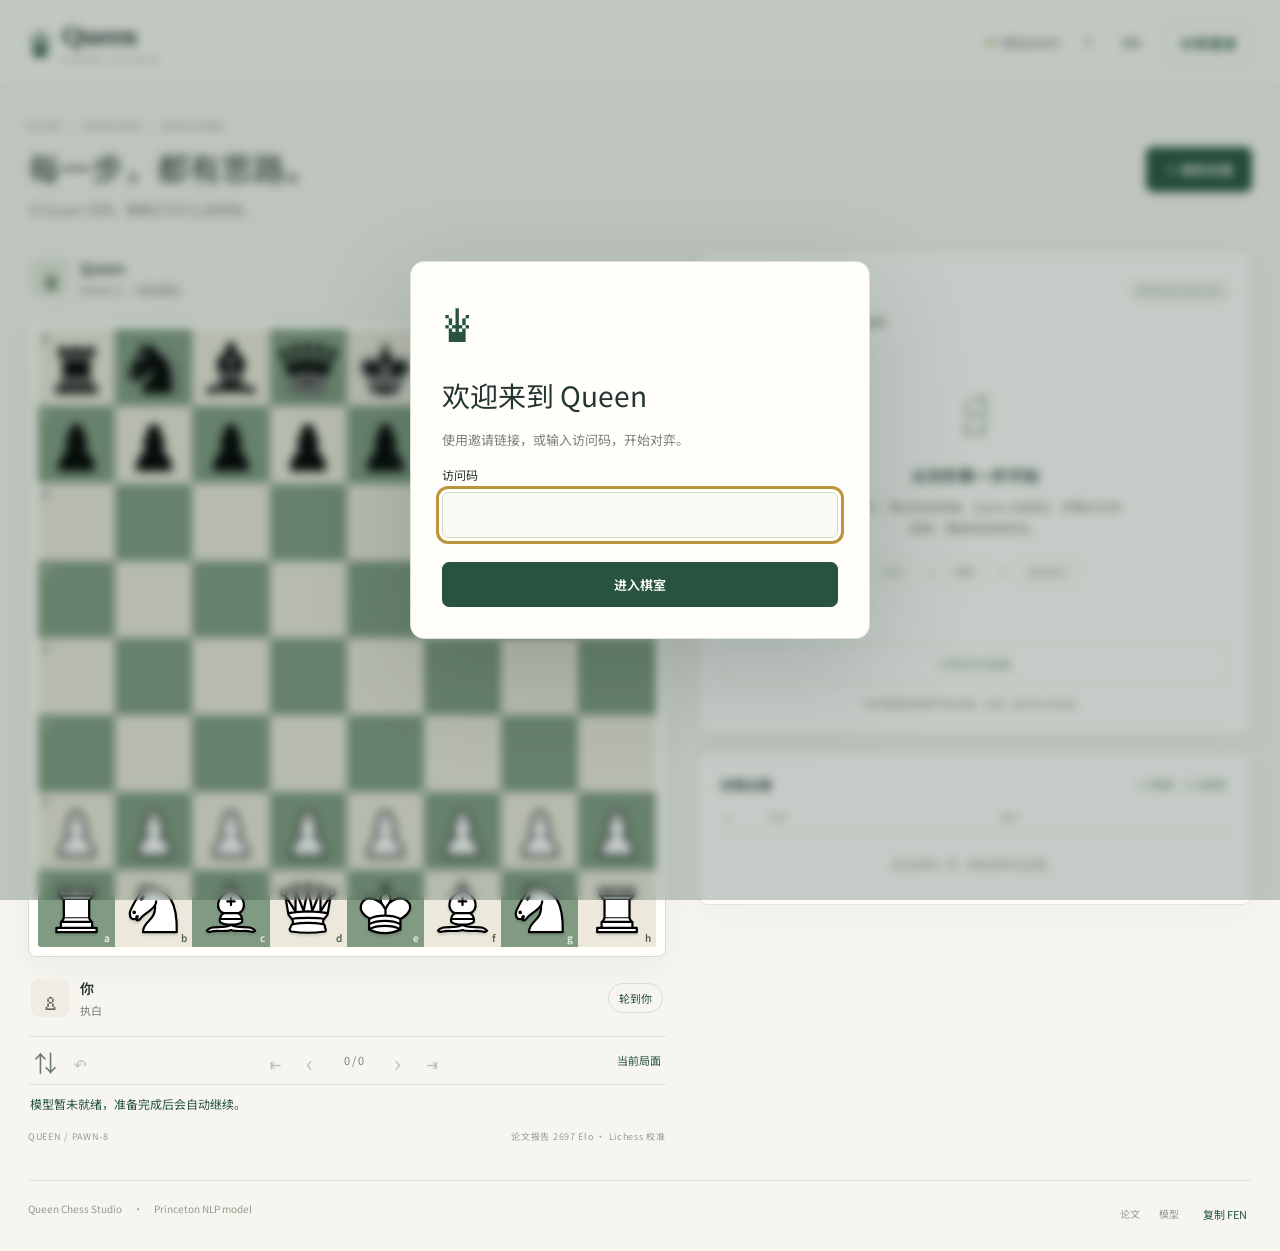
==== index.html @ 782dabdc "Publish Queen chess interface for GitHub Pages" ====
<!doctype html>
<html lang="zh-CN">
<head><meta http-equiv="Content-Security-Policy" content="default-src 'self'; script-src 'self'; style-src 'self'; img-src 'self' data:; connect-src 'self' https://*.trycloudflare.com https://raw.githubusercontent.com; base-uri 'self'; form-action 'self'; object-src 'none'"><meta name="referrer" content="no-referrer"><meta charset="utf-8"><meta name="viewport" content="width=device-width,initial-scale=1"><meta name="theme-color" content="#f6f5f0"><title>Queen · Chess Studio</title><meta name="description" content="Play Queen, explore its moves, and read its original chess explanations."><link rel="icon" href="./static/pieces/bQ.svg"><link rel="stylesheet" href="./static/style.css"><script src="./static/config.js" defer></script><script src="./static/transport.js" defer></script><script src="./static/app.js" defer></script></head>
<body>
<header class="topbar"><a class="brand" href="./" aria-label="Queen Chess Studio"><span class="brandmark">♛</span><span>Queen<span class="brand-sub">CHESS STUDIO</span></span></a><div class="top-actions"><span class="model-status" id="model-status"><i></i><span>连接中 Connecting</span></span><button class="quiet" id="help-button" aria-label="How to play">?</button><button class="quiet" id="language">EN</button><button class="share-button" id="share" data-i18n="share">分享邀请</button></div></header>
<main>
<div class="page-title"><div><div class="eyebrow">PLAY · EXPLAIN · EXPLORE</div><h1 data-i18n="title">每一步，都有思路。</h1><p data-i18n="subtitle">与 Queen 对弈，看看它为什么这样走。</p></div><button class="primary" id="new-game" data-i18n="newGame">＋ 新的对局</button></div>
<div class="studio">
<section class="board-column" aria-label="Chess game">
<div class="player-strip"><div class="avatar queen-avatar">♛</div><div><strong id="top-name">Queen</strong><span id="top-description">PAWN-8 · Original model</span></div><span class="side-tag" id="top-color">BLACK</span></div>
<div class="board-wrap"><div class="chessboard" id="board" role="grid" aria-label="Chessboard"></div></div>
<div class="player-strip bottom-player"><div class="avatar human-avatar">♙</div><div><strong id="bottom-name">You</strong><span id="bottom-description">White pieces</span></div><span class="turn-badge" id="turn-label">Your turn</span></div>
<div class="board-toolbar"><div><button id="flip" class="icon-button" data-i18n-title="flip" title="翻转棋盘">⇅</button><button id="undo" class="icon-button" data-i18n-title="undo" title="悔棋">↶</button></div><div class="replay-controls"><button id="first" class="icon-button" title="First position">⇤</button><button id="previous" class="icon-button" title="Previous move">‹</button><span id="position-label">0 / 0</span><button id="next" class="icon-button" title="Next move">›</button><button id="last" class="icon-button" title="Latest position">⇥</button></div><button id="live" class="text-button" data-i18n="live">当前局面</button></div>
<div class="board-message" id="board-message" aria-live="polite"></div>
<div class="board-footer"><span>QUEEN / PAWN-8</span><span data-i18n="modelCaption">论文报告 2697 Elo · Lichess 校准</span></div>
</section>
<aside class="insight-column">
<section class="analysis-panel">
<div class="panel-title"><span class="small-crown">♛</span><h2 data-i18n="thinking">Queen 的思路</h2><span class="original-tag">ORIGINAL ENGLISH</span></div>
<div class="analysis-context" id="analysis-context" data-i18n="analysisIntro">原始模型生成的走法与解释</div>
<div class="thinking-state hidden" id="thinking-state"><div class="thinking-orbit"><span>♛</span></div><strong data-i18n="thinkingNow">Queen 正在分析…</strong><p id="thinking-time"></p><div class="loading-line"></div></div>
<div id="empty-analysis" class="empty-analysis"><span class="empty-knight">♘</span><h3 data-i18n="firstMoveTitle">从你的第一步开始</h3><p data-i18n="firstMoveText">点击棋子，再点击目标格。Queen 会回应，并展示它的选择、理由和后续变化。</p><div class="flow"><span data-i18n="moveWord">走法</span><span>→</span><span data-i18n="explainWord">解释</span><span>→</span><span data-i18n="variationWord">后续变化</span></div></div>
<div id="analysis-content" class="hidden"><div class="recommendation"><span data-i18n="recommended">推荐走法</span><strong id="best-move"></strong><span id="analysis-timing"></span></div><div class="prose" id="explanation"></div><div id="pv-section" class="pv-section"><h3 data-i18n="criticalLine">模型预测的变化线</h3><p data-i18n="pvHelp">点击走法，在棋盘上预览。变化线是预测，不是已走棋谱。</p><div id="pv" class="pv"></div></div><details class="raw-details"><summary data-i18n="rawOutput">查看原始模型输出</summary><pre id="raw-output"></pre></details></div>
<div id="error" class="error hidden" role="alert"></div>
<div class="analysis-actions"><button class="secondary" id="analyze" data-i18n="analyze">分析所示局面</button><button class="primary hidden" id="play-model" data-i18n="queenMove">让 Queen 走棋</button></div>
<p class="analysis-note" data-i18n="researchNote">研究模型的解释可能出错，适合一起讨论与验证。</p>
</section>
<section class="moves-panel"><div class="moves-heading"><h2 data-i18n="moveHistory">对局记录</h2><div><button class="text-button" id="export-pgn">↓ PGN</button><button class="text-button" id="export-json">↓ JSON</button></div></div><div class="moves-head"><span>#</span><span data-i18n="white">白方</span><span data-i18n="black">黑方</span></div><div id="moves" class="moves-list"><p class="no-moves" data-i18n="noMoves">走出的每一步，都会保存在这里。</p></div></section>
</aside></div>
<footer><span>Queen Chess Studio <span class="footer-dot">·</span> Princeton NLP model</span><div><a href="https://arxiv.org/html/2610.03695v1" target="_blank" rel="noopener" data-i18n="paper">论文</a><a href="https://huggingface.co/princeton-nlp/queen_pawn-8" target="_blank" rel="noopener" data-i18n="modelLink">模型</a><button class="text-button" id="fen-button" data-i18n="copyFen">复制 FEN</button></div></footer>
</main>
<dialog id="login-dialog"><form id="login-form"><div class="dialog-crown">♛</div><h2 data-i18n="welcome">欢迎来到 Queen</h2><p data-i18n="inviteIntro">使用邀请链接，或输入访问码，开始对弈。</p><label for="access-code" data-i18n="accessCode">访问码</label><input id="access-code" type="password" autocomplete="current-password" required><div id="login-error" class="error hidden"></div><button class="primary full" type="submit" data-i18n="enter">进入棋室</button></form></dialog>
<dialog id="new-dialog"><form id="new-form"><div class="eyebrow">A NEW PERSPECTIVE</div><h2 data-i18n="newGame">新的对局</h2><p data-i18n="chooseSide">选择执白或执黑，Queen 会执另一方。</p><div class="color-picker"><label><input type="radio" name="color" value="white" checked><span>♙</span><strong data-i18n="playWhite">我执白</strong><small data-i18n="whiteFirst">你先走</small></label><label><input type="radio" name="color" value="black"><span>♟</span><strong data-i18n="playBlack">我执黑</strong><small data-i18n="queenFirst">Queen 先走</small></label></div><details class="fen-input"><summary data-i18n="customFen">从指定局面开始（FEN）</summary><textarea id="start-fen" rows="3" placeholder="rnbqkbnr/pppppppp/8/8/8/8/PPPPPPPP/RNBQKBNR w KQkq - 0 1"></textarea><small data-i18n="fenNote">FEN 不包含此前完整历史；从标准初始局面开始可保留完整对局历史。</small></details><div class="dialog-actions"><button class="secondary" type="button" id="cancel-new" data-i18n="cancel">取消</button><button class="primary" type="submit" data-i18n="start">开始对局</button></div><p id="new-error" class="error hidden"></p></form></dialog>
<dialog id="promotion-dialog"><h2 data-i18n="promotion">选择升变棋子</h2><div id="promotion-options"></div></dialog>
<dialog id="help-dialog"><div class="eyebrow">YOUR CHESS COMPANION</div><h2 data-i18n="howTitle">怎么使用</h2><ol id="help-list"></ol><p class="help-foot" data-i18n="helpFoot">2697 是论文中的 Lichess 校准估计值，不是本站重新测得的等级分。英文解释来自 Queen 原始模型。</p><p class="help-foot">Chess pieces: <a href="https://python-chess.readthedocs.io/" target="_blank" rel="noopener">python-chess / Wikimedia Cburnett</a> (GPL).</p><button class="primary full" id="close-help" data-i18n="gotIt">知道了</button></dialog>
<div id="toast" class="toast hidden" role="status"></div>
</body></html>
---- static/style.css ----
@font-face{font-family:"Queen CJK";src:url("/static/fonts/noto-sans-sc.woff2") format("woff2");font-weight:100 900;font-display:swap}
:root{--bg:#f6f5f0;--paper:#fffefb;--ink:#24362f;--muted:#7c827a;--line:#e2e4db;--green:#28543f;--light:#ece9dc;--dark:#819b83;--gold:#b9924a;--shadow:0 12px 40px #27392c08}*{box-sizing:border-box}body{margin:0;background:var(--bg);color:var(--ink);font-family:Inter,-apple-system,BlinkMacSystemFont,"Segoe UI","PingFang SC","Microsoft Yahei","Queen CJK",sans-serif;font-size:14px}button,input,textarea{font:inherit}button,a,input,summary{touch-action:manipulation}button{cursor:pointer}button{transition:background .15s,transform .15s}button:hover:not(:disabled){filter:brightness(.96)}button:active:not(:disabled){transform:translateY(1px)}button:disabled{opacity:.42;cursor:default}button:focus-visible,a:focus-visible,input:focus-visible,textarea:focus-visible,summary:focus-visible{outline:3px solid #bb943b;outline-offset:3px}a{color:inherit}.topbar{height:86px;border-bottom:1px solid var(--line);display:flex;align-items:center;justify-content:space-between;padding:0 max(28px,calc((100vw - 1300px)/2));background:#faf9f5}.brand{display:flex;align-items:center;gap:12px;text-decoration:none;font:600 27px Georgia,serif}.brandmark{font:44px Georgia;color:var(--green)}.brand-sub{display:block;font:9px -apple-system,sans-serif;letter-spacing:2.6px;margin-top:3px;color:var(--muted)}.top-actions{display:flex;align-items:center;gap:16px}.quiet{border:0;background:transparent;color:var(--ink);padding:8px;font-size:13px}.share-button,.secondary{background:transparent;border:1px solid #cdd4c8;color:var(--green);border-radius:7px;padding:10px 15px;font-weight:600}.model-status{display:flex;align-items:center;gap:7px;color:var(--muted);font-size:12px}.model-status i{width:7px;height:7px;border-radius:50%;background:#c0a467}.model-status.ready i{background:#4d9565;box-shadow:0 0 0 4px #4d95650d}main{max-width:1300px;padding:32px 28px 0;margin:auto}.page-title{display:flex;align-items:center;justify-content:space-between;margin:0 0 28px;gap:15px}.eyebrow{font-size:10px;letter-spacing:2.4px;font-weight:600;color:#87917f;margin-bottom:11px}h1{font:400 32px Georgia,"Songti SC","Queen CJK",serif;letter-spacing:.2px;margin:0 0 9px}p{line-height:1.7}.page-title p{margin:0;color:var(--muted);font-size:13px}.primary{background:var(--green);border:1px solid var(--green);border-radius:7px;color:white;font-size:13px;padding:12px 18px;font-weight:600}.studio{display:grid;grid-template-columns:minmax(340px,1.15fr) minmax(340px,1fr);gap:32px;align-items:start}.board-column{min-width:0}.player-strip{height:57px;display:flex;align-items:center;gap:11px;margin-bottom:13px;padding:0 3px}.player-strip strong{display:block;font-size:14px;font-weight:600}.player-strip div>span{display:block;font-size:11px;color:var(--muted);margin-top:4px}.avatar{width:38px;height:38px;display:flex;align-items:center;justify-content:center;border-radius:8px;font-size:26px}.queen-avatar{background:#e2e8dc;color:#2f5138}.human-avatar{background:#eeece3;color:#66634f}.side-tag{margin-left:auto;font-size:9px;letter-spacing:1.3px;color:var(--muted)}.board-wrap{background:var(--paper);padding:9px;border:1px solid #d5dbd0;border-radius:8px;box-shadow:0 12px 32px #2139280c}.chessboard{display:grid;grid-template-columns:repeat(8,1fr);aspect-ratio:1;overflow:hidden;border-radius:3px}.square{border:0;border-radius:0;padding:0;display:flex;align-items:center;justify-content:center;position:relative;background:var(--light);aspect-ratio:1;min-width:0;user-select:none}.square.dark{background:var(--dark)}.square img{width:86%;height:86%;z-index:2;pointer-events:none;filter:drop-shadow(0 2px 1px #0002)}.square:hover:not(:disabled){filter:none;box-shadow:inset 0 0 0 3px #ffffff50}.square.selected{background:#d6cc74}.square.last-move{background:#d9d895}.square.dark.last-move{background:#b4be79}.square.check{background:#c5776a}.square.target::after{content:"";position:absolute;width:23%;height:23%;border-radius:50%;background:#24362f40;z-index:3}.square.target:has(img)::after{width:89%;height:89%;border:5px solid #24362f50;background:transparent}.coordinate{position:absolute;font-size:10px;line-height:1;font-weight:600;color:#52634c;z-index:4;pointer-events:none}.dark .coordinate{color:#eff2e7}.coordinate.rank{left:5px;top:5px}.coordinate.file{right:5px;bottom:4px}.bottom-player{margin:13px 0 9px}.turn-badge{margin-left:auto;border:1px solid #d7dece;border-radius:20px;padding:6px 10px;color:var(--green);font-size:11px}.board-toolbar{display:flex;align-items:center;justify-content:space-between;border-top:1px solid var(--line);border-bottom:1px solid var(--line);height:49px;gap:6px}.board-toolbar>div{display:flex;align-items:center;gap:2px}.icon-button{border:0;background:transparent;color:#6d7a6b;font-size:23px;width:33px;height:33px;border-radius:4px}.text-button{border:0;background:transparent;color:var(--green);font-size:11px;padding:5px}.replay-controls span{font-size:11px;color:var(--muted);min-width:51px;text-align:center}.board-message{min-height:32px;font-size:12px;color:var(--green);padding:10px 2px 0}.board-footer{display:flex;justify-content:space-between;gap:10px;color:#979c91;font-size:9px;letter-spacing:.7px;padding-top:13px}.insight-column{min-width:0;padding-top:2px}.analysis-panel,.moves-panel{background:var(--paper);border:1px solid var(--line);border-radius:10px;box-shadow:var(--shadow)}.analysis-panel{padding:21px 23px}.panel-title{display:flex;align-items:center;gap:9px}.panel-title h2,.moves-heading h2{font-weight:600;font-size:15px;margin:0}.small-crown{font-size:23px;color:var(--green)}.original-tag{font-size:8px;letter-spacing:.8px;color:#8d9686;margin-left:auto;background:#f0f2e9;border-radius:4px;padding:5px 6px}.analysis-context{font-size:11px;color:var(--muted);margin:7px 0 0 32px}.empty-analysis{min-height:296px;display:flex;align-items:center;justify-content:center;flex-direction:column;text-align:center;padding:32px 22px 22px}.empty-knight{font:60px Georgia;color:#b3bea8}.empty-analysis h3{font-size:16px;font-weight:500;margin:13px 0 0}.empty-analysis p{font-size:12px;color:var(--muted);max-width:300px;margin:10px 0 20px}.flow{display:flex;align-items:center;gap:11px;color:#91a087;font-size:10px}.flow span:nth-child(odd){border:1px solid #e5e8df;border-radius:4px;padding:5px 9px}.analysis-actions{display:flex;gap:8px;margin-top:18px}.analysis-actions button{flex:1;font-size:12px}.analysis-note{font-size:10px;text-align:center;color:#959b8e;margin:12px 0 0}.recommendation{display:flex;align-items:center;gap:13px;background:#eff3e9;border:1px solid #dfe7d6;border-radius:6px;padding:12px 15px;margin:20px 0 17px}.recommendation>span:first-child{font-size:11px;color:#78846d}.recommendation strong{font:600 26px Georgia}.recommendation>span:last-child{margin-left:auto;font-size:10px;color:#87917f}.prose{font-family:Georgia,"Times New Roman",serif;font-size:15px;line-height:1.85;color:#3d493f;white-space:pre-wrap;overflow-wrap:anywhere;max-height:410px;overflow:auto;padding-right:5px}.pv-section{border-top:1px solid var(--line);margin-top:19px;padding-top:15px}.pv-section h3{font-size:12px;font-weight:600;margin:0}.pv-section p{font-size:10px;color:var(--muted);margin:6px 0 10px}.pv{display:flex;flex-wrap:wrap;gap:5px}.pv button{border:1px solid #e0e4d9;border-radius:4px;background:#f5f6ef;color:#526449;padding:6px 9px;font:13px Georgia}.pv button.active{background:var(--green);color:white}.raw-details{font-size:10px;color:var(--muted);margin-top:15px}.raw-details pre{white-space:pre-wrap;overflow-wrap:anywhere;font-size:11px;line-height:1.6;max-height:240px;overflow:auto}.thinking-state{text-align:center;padding:43px 15px 29px;min-height:255px}.thinking-orbit{width:61px;height:61px;border-radius:50%;border:1px solid #dfe5d5;margin:0 auto 20px;display:grid;place-items:center;position:relative}.thinking-orbit:after{content:"";position:absolute;inset:-5px;border:2px solid transparent;border-top-color:#97ad89;border-radius:50%;animation:spin 1.8s linear infinite}.thinking-orbit span{font-size:34px;color:var(--green)}.thinking-state strong{font-size:14px;font-weight:500}.thinking-state p{font-size:11px;color:var(--muted)}.loading-line{height:2px;width:100px;background:#e9eddf;margin:20px auto 0;overflow:hidden}.loading-line:after{content:"";display:block;width:35px;height:100%;background:#9cab8e;animation:slide 1.7s ease-in-out infinite}.moves-panel{margin-top:18px;padding:18px 21px 9px}.moves-heading{display:flex;align-items:center;justify-content:space-between;margin-bottom:14px}.moves-heading h2{font-size:13px}.moves-head,.move-row{display:grid;grid-template-columns:34px 1fr 1fr;gap:9px;align-items:center}.moves-head{font-size:9px;color:#909789;letter-spacing:1px;border-bottom:1px solid var(--line);padding:0 6px 9px}.moves-list{max-height:191px;overflow:auto;min-height:55px}.no-moves{font-size:11px;text-align:center;padding:10px;color:#92998b}.move-row{padding:4px 6px;border-bottom:1px solid #eef0e8}.move-row>span{font-size:11px;color:#98a08f}.move-row button{border:0;padding:7px 9px;text-align:left;border-radius:4px;color:#4d5d43;background:transparent;font:14px Georgia}.move-row button small{float:right;font:9px -apple-system,sans-serif;color:#94a083;padding-top:3px}.move-row button.active{background:#e9efe1}.error{background:#fcf0e8;color:#935332;border:1px solid #efd9c7;border-radius:5px;font-size:12px;padding:11px;line-height:1.6;margin-top:12px}footer{margin:37px 0 0;border-top:1px solid var(--line);padding:20px 0 24px;display:flex;justify-content:space-between;font-size:10px;color:#949c8c}footer div{display:flex;gap:19px;align-items:center}footer a{text-decoration:none}.footer-dot{margin:0 9px}dialog{border:1px solid #dce2d3;border-radius:14px;padding:31px;background:var(--paper);color:var(--ink);max-width:460px;width:calc(100% - 32px);box-shadow:0 30px 100px #1e312e30}dialog::backdrop{background:#18362a40;backdrop-filter:blur(5px)}dialog h2{font:400 28px Georgia,"Songti SC","Queen CJK",serif;margin:0 0 14px}dialog p{font-size:13px;color:var(--muted)}dialog label{font-size:12px}dialog input[type=password],dialog textarea{display:block;width:100%;border:1px solid #d3dbc9;background:#fafbf5;padding:12px;border-radius:6px;margin:8px 0 17px;color:var(--ink)}.full{width:100%;margin-top:7px}.dialog-crown{font:54px Georgia;color:var(--green);margin-bottom:20px}.color-picker{display:grid;grid-template-columns:1fr 1fr;gap:13px;margin:21px 0}.color-picker label{display:grid;grid-template-columns:24px 1fr;cursor:pointer;align-items:center;padding:14px;background:#f5f6ee;border:1px solid #e0e5d5;border-radius:7px}.color-picker label:has(input:checked){border-color:#5b8054;background:#eaf0e1}.color-picker input{accent-color:var(--green);margin:0}.color-picker span{font-size:39px;grid-column:2}.color-picker strong,.color-picker small{grid-column:2}.color-picker small{font-size:10px;color:var(--muted);margin-top:4px}.fen-input{font-size:12px;color:var(--muted);margin-top:22px}.fen-input small{display:block;line-height:1.6;font-size:11px}.dialog-actions{display:flex;justify-content:flex-end;gap:9px;margin-top:24px}.help-foot{font-size:11px!important;background:#f3f5ec;padding:12px;border-radius:6px}.help-foot a{color:var(--green)}#help-list{padding-left:20px;font-size:13px;line-height:1.8}#help-list li{margin-bottom:12px}#promotion-options{display:flex;gap:10px}#promotion-options button{flex:1;background:#edf1e5;border:1px solid #d5decb;border-radius:6px;padding:10px}#promotion-options img{width:100%}.toast{position:fixed;bottom:25px;left:50%;transform:translateX(-50%);padding:13px 23px;background:#254835;color:#fff;border-radius:7px;font-size:12px;z-index:100;box-shadow:0 8px 30px #18352825;max-width:90vw}.hidden{display:none!important}@keyframes spin{to{transform:rotate(360deg)}}@keyframes slide{50%{transform:translateX(65px)}}@media(min-width:1500px){main{padding-top:43px}.page-title{margin-bottom:36px}}@media(max-width:900px){.studio{gap:19px;grid-template-columns:minmax(310px,1fr) minmax(290px,.95fr)}main{padding:26px 20px 0}.analysis-panel{padding:18px 16px}.original-tag{font-size:7px}.board-footer{font-size:8px}.topbar{padding:0 23px}.top-actions{gap:8px}h1{font-size:29px}}@media(max-width:700px){.studio{display:flex;flex-direction:column;gap:23px}.board-column,.insight-column{width:100%}.topbar{height:72px;padding:0 17px}.brand{font-size:24px}.brandmark{font-size:35px}.brand-sub{font-size:7px;letter-spacing:2px}.top-actions{gap:4px}.model-status{font-size:0}.model-status i{width:7px;height:7px}.share-button{font-size:11px;padding:8px 10px}main{padding:24px 16px 0;max-width:540px}.page-title{align-items:flex-start;margin-bottom:21px}.page-title .primary{font-size:11px;padding:10px 11px;margin-top:20px}h1{font-size:26px}.eyebrow{font-size:8px}.page-title p{font-size:11px}.board-wrap{padding:6px}.coordinate{font-size:9px}.empty-analysis{min-height:218px;padding-top:20px}.prose{max-height:initial}.analysis-panel{padding:20px}.original-tag{font-size:8px}.board-footer{font-size:8px}.moves-list{max-height:240px}footer{font-size:9px;gap:10px;flex-wrap:wrap;margin-top:25px}footer div{gap:15px}.footer-dot{margin:0 3px}.player-strip{height:42px}.board-message{min-height:27px}.analysis-context{line-height:1.6}.dialog-actions button{flex:1}}@media(prefers-reduced-motion:reduce){*{animation:none!important;transition:none!important}}
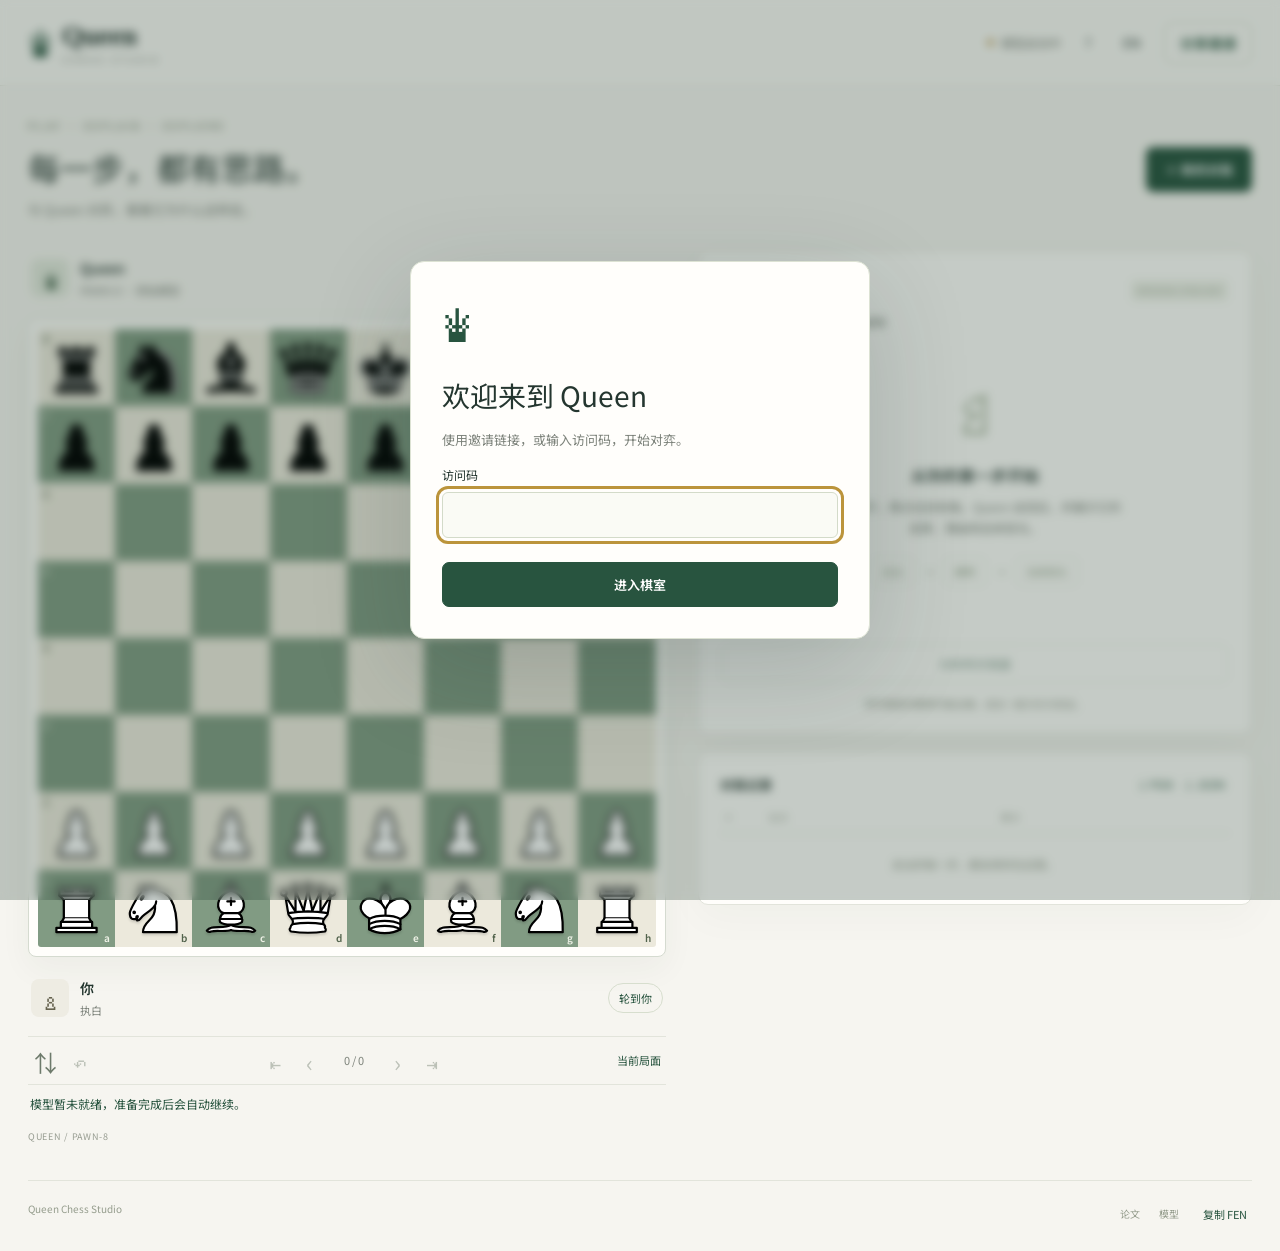
==== commit 8f47f2a1: "Remove institution attribution and Elo labels from the interface" ====
--- a/index.html
+++ b/index.html
@@ -1,6 +1,6 @@
 <!doctype html>
 <html lang="zh-CN">
-<head><meta http-equiv="Content-Security-Policy" content="default-src 'self'; script-src 'self'; style-src 'self'; img-src 'self' data:; connect-src 'self' https://*.trycloudflare.com https://raw.githubusercontent.com; base-uri 'self'; form-action 'self'; object-src 'none'"><meta name="referrer" content="no-referrer"><meta charset="utf-8"><meta name="viewport" content="width=device-width,initial-scale=1"><meta name="theme-color" content="#f6f5f0"><title>Queen · Chess Studio</title><meta name="description" content="Play Queen, explore its moves, and read its original chess explanations."><link rel="icon" href="./static/pieces/bQ.svg"><link rel="stylesheet" href="./static/style.css"><script src="./static/config.js" defer></script><script src="./static/transport.js" defer></script><script src="./static/app.js" defer></script></head>
+<head><meta http-equiv="Content-Security-Policy" content="default-src 'self'; script-src 'self'; style-src 'self'; img-src 'self' data:; connect-src 'self' https://*.trycloudflare.com https://raw.githubusercontent.com https://api.github.com; base-uri 'self'; form-action 'self'; object-src 'none'"><meta name="referrer" content="no-referrer"><meta charset="utf-8"><meta name="viewport" content="width=device-width,initial-scale=1"><meta name="theme-color" content="#f6f5f0"><title>Queen · Chess Studio</title><meta name="description" content="Play Queen, explore its moves, and read its original chess explanations."><link rel="icon" href="./static/pieces/bQ.svg"><link rel="stylesheet" href="./static/style.css?v=28c6d9d657ab"><script src="./static/config.js?v=c3cb4456e3da" defer></script><script src="./static/transport.js?v=736d17532656" defer></script><script src="./static/app.js?v=8c6a6ae2fb09" defer></script></head>
 <body>
 <header class="topbar"><a class="brand" href="./" aria-label="Queen Chess Studio"><span class="brandmark">♛</span><span>Queen<span class="brand-sub">CHESS STUDIO</span></span></a><div class="top-actions"><span class="model-status" id="model-status"><i></i><span>连接中 Connecting</span></span><button class="quiet" id="help-button" aria-label="How to play">?</button><button class="quiet" id="language">EN</button><button class="share-button" id="share" data-i18n="share">分享邀请</button></div></header>
 <main>
@@ -12,7 +12,7 @@
 <div class="player-strip bottom-player"><div class="avatar human-avatar">♙</div><div><strong id="bottom-name">You</strong><span id="bottom-description">White pieces</span></div><span class="turn-badge" id="turn-label">Your turn</span></div>
 <div class="board-toolbar"><div><button id="flip" class="icon-button" data-i18n-title="flip" title="翻转棋盘">⇅</button><button id="undo" class="icon-button" data-i18n-title="undo" title="悔棋">↶</button></div><div class="replay-controls"><button id="first" class="icon-button" title="First position">⇤</button><button id="previous" class="icon-button" title="Previous move">‹</button><span id="position-label">0 / 0</span><button id="next" class="icon-button" title="Next move">›</button><button id="last" class="icon-button" title="Latest position">⇥</button></div><button id="live" class="text-button" data-i18n="live">当前局面</button></div>
 <div class="board-message" id="board-message" aria-live="polite"></div>
-<div class="board-footer"><span>QUEEN / PAWN-8</span><span data-i18n="modelCaption">论文报告 2697 Elo · Lichess 校准</span></div>
+<div class="board-footer"><span>QUEEN / PAWN-8</span></div>
 </section>
 <aside class="insight-column">
 <section class="analysis-panel">
@@ -27,11 +27,11 @@
 </section>
 <section class="moves-panel"><div class="moves-heading"><h2 data-i18n="moveHistory">对局记录</h2><div><button class="text-button" id="export-pgn">↓ PGN</button><button class="text-button" id="export-json">↓ JSON</button></div></div><div class="moves-head"><span>#</span><span data-i18n="white">白方</span><span data-i18n="black">黑方</span></div><div id="moves" class="moves-list"><p class="no-moves" data-i18n="noMoves">走出的每一步，都会保存在这里。</p></div></section>
 </aside></div>
-<footer><span>Queen Chess Studio <span class="footer-dot">·</span> Princeton NLP model</span><div><a href="https://arxiv.org/html/2610.03695v1" target="_blank" rel="noopener" data-i18n="paper">论文</a><a href="https://huggingface.co/princeton-nlp/queen_pawn-8" target="_blank" rel="noopener" data-i18n="modelLink">模型</a><button class="text-button" id="fen-button" data-i18n="copyFen">复制 FEN</button></div></footer>
+<footer><span>Queen Chess Studio</span><div><a href="https://arxiv.org/html/2610.03695v1" target="_blank" rel="noopener" data-i18n="paper">论文</a><a href="https://huggingface.co/princeton-nlp/queen_pawn-8" target="_blank" rel="noopener" data-i18n="modelLink">模型</a><button class="text-button" id="fen-button" data-i18n="copyFen">复制 FEN</button></div></footer>
 </main>
 <dialog id="login-dialog"><form id="login-form"><div class="dialog-crown">♛</div><h2 data-i18n="welcome">欢迎来到 Queen</h2><p data-i18n="inviteIntro">使用邀请链接，或输入访问码，开始对弈。</p><label for="access-code" data-i18n="accessCode">访问码</label><input id="access-code" type="password" autocomplete="current-password" required><div id="login-error" class="error hidden"></div><button class="primary full" type="submit" data-i18n="enter">进入棋室</button></form></dialog>
 <dialog id="new-dialog"><form id="new-form"><div class="eyebrow">A NEW PERSPECTIVE</div><h2 data-i18n="newGame">新的对局</h2><p data-i18n="chooseSide">选择执白或执黑，Queen 会执另一方。</p><div class="color-picker"><label><input type="radio" name="color" value="white" checked><span>♙</span><strong data-i18n="playWhite">我执白</strong><small data-i18n="whiteFirst">你先走</small></label><label><input type="radio" name="color" value="black"><span>♟</span><strong data-i18n="playBlack">我执黑</strong><small data-i18n="queenFirst">Queen 先走</small></label></div><details class="fen-input"><summary data-i18n="customFen">从指定局面开始（FEN）</summary><textarea id="start-fen" rows="3" placeholder="rnbqkbnr/pppppppp/8/8/8/8/PPPPPPPP/RNBQKBNR w KQkq - 0 1"></textarea><small data-i18n="fenNote">FEN 不包含此前完整历史；从标准初始局面开始可保留完整对局历史。</small></details><div class="dialog-actions"><button class="secondary" type="button" id="cancel-new" data-i18n="cancel">取消</button><button class="primary" type="submit" data-i18n="start">开始对局</button></div><p id="new-error" class="error hidden"></p></form></dialog>
 <dialog id="promotion-dialog"><h2 data-i18n="promotion">选择升变棋子</h2><div id="promotion-options"></div></dialog>
-<dialog id="help-dialog"><div class="eyebrow">YOUR CHESS COMPANION</div><h2 data-i18n="howTitle">怎么使用</h2><ol id="help-list"></ol><p class="help-foot" data-i18n="helpFoot">2697 是论文中的 Lichess 校准估计值，不是本站重新测得的等级分。英文解释来自 Queen 原始模型。</p><p class="help-foot">Chess pieces: <a href="https://python-chess.readthedocs.io/" target="_blank" rel="noopener">python-chess / Wikimedia Cburnett</a> (GPL).</p><button class="primary full" id="close-help" data-i18n="gotIt">知道了</button></dialog>
+<dialog id="help-dialog"><div class="eyebrow">YOUR CHESS COMPANION</div><h2 data-i18n="howTitle">怎么使用</h2><ol id="help-list"></ol><p class="help-foot" data-i18n="helpFoot">英文解释来自 Queen 原始模型。</p><p class="help-foot">Chess pieces: <a href="https://python-chess.readthedocs.io/" target="_blank" rel="noopener">python-chess / Wikimedia Cburnett</a> (GPL).</p><button class="primary full" id="close-help" data-i18n="gotIt">知道了</button></dialog>
 <div id="toast" class="toast hidden" role="status"></div>
 </body></html>
--- a/static/style.css
+++ b/static/style.css
@@ -1,2 +1,2 @@
-@font-face{font-family:"Queen CJK";src:url("/static/fonts/noto-sans-sc.woff2") format("woff2");font-weight:100 900;font-display:swap}
+@font-face{font-family:"Queen CJK";src:url("./fonts/noto-sans-sc.woff2") format("woff2");font-weight:100 900;font-display:swap}
 :root{--bg:#f6f5f0;--paper:#fffefb;--ink:#24362f;--muted:#7c827a;--line:#e2e4db;--green:#28543f;--light:#ece9dc;--dark:#819b83;--gold:#b9924a;--shadow:0 12px 40px #27392c08}*{box-sizing:border-box}body{margin:0;background:var(--bg);color:var(--ink);font-family:Inter,-apple-system,BlinkMacSystemFont,"Segoe UI","PingFang SC","Microsoft Yahei","Queen CJK",sans-serif;font-size:14px}button,input,textarea{font:inherit}button,a,input,summary{touch-action:manipulation}button{cursor:pointer}button{transition:background .15s,transform .15s}button:hover:not(:disabled){filter:brightness(.96)}button:active:not(:disabled){transform:translateY(1px)}button:disabled{opacity:.42;cursor:default}button:focus-visible,a:focus-visible,input:focus-visible,textarea:focus-visible,summary:focus-visible{outline:3px solid #bb943b;outline-offset:3px}a{color:inherit}.topbar{height:86px;border-bottom:1px solid var(--line);display:flex;align-items:center;justify-content:space-between;padding:0 max(28px,calc((100vw - 1300px)/2));background:#faf9f5}.brand{display:flex;align-items:center;gap:12px;text-decoration:none;font:600 27px Georgia,serif}.brandmark{font:44px Georgia;color:var(--green)}.brand-sub{display:block;font:9px -apple-system,sans-serif;letter-spacing:2.6px;margin-top:3px;color:var(--muted)}.top-actions{display:flex;align-items:center;gap:16px}.quiet{border:0;background:transparent;color:var(--ink);padding:8px;font-size:13px}.share-button,.secondary{background:transparent;border:1px solid #cdd4c8;color:var(--green);border-radius:7px;padding:10px 15px;font-weight:600}.model-status{display:flex;align-items:center;gap:7px;color:var(--muted);font-size:12px}.model-status i{width:7px;height:7px;border-radius:50%;background:#c0a467}.model-status.ready i{background:#4d9565;box-shadow:0 0 0 4px #4d95650d}main{max-width:1300px;padding:32px 28px 0;margin:auto}.page-title{display:flex;align-items:center;justify-content:space-between;margin:0 0 28px;gap:15px}.eyebrow{font-size:10px;letter-spacing:2.4px;font-weight:600;color:#87917f;margin-bottom:11px}h1{font:400 32px Georgia,"Songti SC","Queen CJK",serif;letter-spacing:.2px;margin:0 0 9px}p{line-height:1.7}.page-title p{margin:0;color:var(--muted);font-size:13px}.primary{background:var(--green);border:1px solid var(--green);border-radius:7px;color:white;font-size:13px;padding:12px 18px;font-weight:600}.studio{display:grid;grid-template-columns:minmax(340px,1.15fr) minmax(340px,1fr);gap:32px;align-items:start}.board-column{min-width:0}.player-strip{height:57px;display:flex;align-items:center;gap:11px;margin-bottom:13px;padding:0 3px}.player-strip strong{display:block;font-size:14px;font-weight:600}.player-strip div>span{display:block;font-size:11px;color:var(--muted);margin-top:4px}.avatar{width:38px;height:38px;display:flex;align-items:center;justify-content:center;border-radius:8px;font-size:26px}.queen-avatar{background:#e2e8dc;color:#2f5138}.human-avatar{background:#eeece3;color:#66634f}.side-tag{margin-left:auto;font-size:9px;letter-spacing:1.3px;color:var(--muted)}.board-wrap{background:var(--paper);padding:9px;border:1px solid #d5dbd0;border-radius:8px;box-shadow:0 12px 32px #2139280c}.chessboard{display:grid;grid-template-columns:repeat(8,1fr);aspect-ratio:1;overflow:hidden;border-radius:3px}.square{border:0;border-radius:0;padding:0;display:flex;align-items:center;justify-content:center;position:relative;background:var(--light);aspect-ratio:1;min-width:0;user-select:none}.square.dark{background:var(--dark)}.square img{width:86%;height:86%;z-index:2;pointer-events:none;filter:drop-shadow(0 2px 1px #0002)}.square:hover:not(:disabled){filter:none;box-shadow:inset 0 0 0 3px #ffffff50}.square.selected{background:#d6cc74}.square.last-move{background:#d9d895}.square.dark.last-move{background:#b4be79}.square.check{background:#c5776a}.square.target::after{content:"";position:absolute;width:23%;height:23%;border-radius:50%;background:#24362f40;z-index:3}.square.target:has(img)::after{width:89%;height:89%;border:5px solid #24362f50;background:transparent}.coordinate{position:absolute;font-size:10px;line-height:1;font-weight:600;color:#52634c;z-index:4;pointer-events:none}.dark .coordinate{color:#eff2e7}.coordinate.rank{left:5px;top:5px}.coordinate.file{right:5px;bottom:4px}.bottom-player{margin:13px 0 9px}.turn-badge{margin-left:auto;border:1px solid #d7dece;border-radius:20px;padding:6px 10px;color:var(--green);font-size:11px}.board-toolbar{display:flex;align-items:center;justify-content:space-between;border-top:1px solid var(--line);border-bottom:1px solid var(--line);height:49px;gap:6px}.board-toolbar>div{display:flex;align-items:center;gap:2px}.icon-button{border:0;background:transparent;color:#6d7a6b;font-size:23px;width:33px;height:33px;border-radius:4px}.text-button{border:0;background:transparent;color:var(--green);font-size:11px;padding:5px}.replay-controls span{font-size:11px;color:var(--muted);min-width:51px;text-align:center}.board-message{min-height:32px;font-size:12px;color:var(--green);padding:10px 2px 0}.board-footer{display:flex;justify-content:space-between;gap:10px;color:#979c91;font-size:9px;letter-spacing:.7px;padding-top:13px}.insight-column{min-width:0;padding-top:2px}.analysis-panel,.moves-panel{background:var(--paper);border:1px solid var(--line);border-radius:10px;box-shadow:var(--shadow)}.analysis-panel{padding:21px 23px}.panel-title{display:flex;align-items:center;gap:9px}.panel-title h2,.moves-heading h2{font-weight:600;font-size:15px;margin:0}.small-crown{font-size:23px;color:var(--green)}.original-tag{font-size:8px;letter-spacing:.8px;color:#8d9686;margin-left:auto;background:#f0f2e9;border-radius:4px;padding:5px 6px}.analysis-context{font-size:11px;color:var(--muted);margin:7px 0 0 32px}.empty-analysis{min-height:296px;display:flex;align-items:center;justify-content:center;flex-direction:column;text-align:center;padding:32px 22px 22px}.empty-knight{font:60px Georgia;color:#b3bea8}.empty-analysis h3{font-size:16px;font-weight:500;margin:13px 0 0}.empty-analysis p{font-size:12px;color:var(--muted);max-width:300px;margin:10px 0 20px}.flow{display:flex;align-items:center;gap:11px;color:#91a087;font-size:10px}.flow span:nth-child(odd){border:1px solid #e5e8df;border-radius:4px;padding:5px 9px}.analysis-actions{display:flex;gap:8px;margin-top:18px}.analysis-actions button{flex:1;font-size:12px}.analysis-note{font-size:10px;text-align:center;color:#959b8e;margin:12px 0 0}.recommendation{display:flex;align-items:center;gap:13px;background:#eff3e9;border:1px solid #dfe7d6;border-radius:6px;padding:12px 15px;margin:20px 0 17px}.recommendation>span:first-child{font-size:11px;color:#78846d}.recommendation strong{font:600 26px Georgia}.recommendation>span:last-child{margin-left:auto;font-size:10px;color:#87917f}.prose{font-family:Georgia,"Times New Roman",serif;font-size:15px;line-height:1.85;color:#3d493f;white-space:pre-wrap;overflow-wrap:anywhere;max-height:410px;overflow:auto;padding-right:5px}.pv-section{border-top:1px solid var(--line);margin-top:19px;padding-top:15px}.pv-section h3{font-size:12px;font-weight:600;margin:0}.pv-section p{font-size:10px;color:var(--muted);margin:6px 0 10px}.pv{display:flex;flex-wrap:wrap;gap:5px}.pv button{border:1px solid #e0e4d9;border-radius:4px;background:#f5f6ef;color:#526449;padding:6px 9px;font:13px Georgia}.pv button.active{background:var(--green);color:white}.raw-details{font-size:10px;color:var(--muted);margin-top:15px}.raw-details pre{white-space:pre-wrap;overflow-wrap:anywhere;font-size:11px;line-height:1.6;max-height:240px;overflow:auto}.thinking-state{text-align:center;padding:43px 15px 29px;min-height:255px}.thinking-orbit{width:61px;height:61px;border-radius:50%;border:1px solid #dfe5d5;margin:0 auto 20px;display:grid;place-items:center;position:relative}.thinking-orbit:after{content:"";position:absolute;inset:-5px;border:2px solid transparent;border-top-color:#97ad89;border-radius:50%;animation:spin 1.8s linear infinite}.thinking-orbit span{font-size:34px;color:var(--green)}.thinking-state strong{font-size:14px;font-weight:500}.thinking-state p{font-size:11px;color:var(--muted)}.loading-line{height:2px;width:100px;background:#e9eddf;margin:20px auto 0;overflow:hidden}.loading-line:after{content:"";display:block;width:35px;height:100%;background:#9cab8e;animation:slide 1.7s ease-in-out infinite}.moves-panel{margin-top:18px;padding:18px 21px 9px}.moves-heading{display:flex;align-items:center;justify-content:space-between;margin-bottom:14px}.moves-heading h2{font-size:13px}.moves-head,.move-row{display:grid;grid-template-columns:34px 1fr 1fr;gap:9px;align-items:center}.moves-head{font-size:9px;color:#909789;letter-spacing:1px;border-bottom:1px solid var(--line);padding:0 6px 9px}.moves-list{max-height:191px;overflow:auto;min-height:55px}.no-moves{font-size:11px;text-align:center;padding:10px;color:#92998b}.move-row{padding:4px 6px;border-bottom:1px solid #eef0e8}.move-row>span{font-size:11px;color:#98a08f}.move-row button{border:0;padding:7px 9px;text-align:left;border-radius:4px;color:#4d5d43;background:transparent;font:14px Georgia}.move-row button small{float:right;font:9px -apple-system,sans-serif;color:#94a083;padding-top:3px}.move-row button.active{background:#e9efe1}.error{background:#fcf0e8;color:#935332;border:1px solid #efd9c7;border-radius:5px;font-size:12px;padding:11px;line-height:1.6;margin-top:12px}footer{margin:37px 0 0;border-top:1px solid var(--line);padding:20px 0 24px;display:flex;justify-content:space-between;font-size:10px;color:#949c8c}footer div{display:flex;gap:19px;align-items:center}footer a{text-decoration:none}.footer-dot{margin:0 9px}dialog{border:1px solid #dce2d3;border-radius:14px;padding:31px;background:var(--paper);color:var(--ink);max-width:460px;width:calc(100% - 32px);box-shadow:0 30px 100px #1e312e30}dialog::backdrop{background:#18362a40;backdrop-filter:blur(5px)}dialog h2{font:400 28px Georgia,"Songti SC","Queen CJK",serif;margin:0 0 14px}dialog p{font-size:13px;color:var(--muted)}dialog label{font-size:12px}dialog input[type=password],dialog textarea{display:block;width:100%;border:1px solid #d3dbc9;background:#fafbf5;padding:12px;border-radius:6px;margin:8px 0 17px;color:var(--ink)}.full{width:100%;margin-top:7px}.dialog-crown{font:54px Georgia;color:var(--green);margin-bottom:20px}.color-picker{display:grid;grid-template-columns:1fr 1fr;gap:13px;margin:21px 0}.color-picker label{display:grid;grid-template-columns:24px 1fr;cursor:pointer;align-items:center;padding:14px;background:#f5f6ee;border:1px solid #e0e5d5;border-radius:7px}.color-picker label:has(input:checked){border-color:#5b8054;background:#eaf0e1}.color-picker input{accent-color:var(--green);margin:0}.color-picker span{font-size:39px;grid-column:2}.color-picker strong,.color-picker small{grid-column:2}.color-picker small{font-size:10px;color:var(--muted);margin-top:4px}.fen-input{font-size:12px;color:var(--muted);margin-top:22px}.fen-input small{display:block;line-height:1.6;font-size:11px}.dialog-actions{display:flex;justify-content:flex-end;gap:9px;margin-top:24px}.help-foot{font-size:11px!important;background:#f3f5ec;padding:12px;border-radius:6px}.help-foot a{color:var(--green)}#help-list{padding-left:20px;font-size:13px;line-height:1.8}#help-list li{margin-bottom:12px}#promotion-options{display:flex;gap:10px}#promotion-options button{flex:1;background:#edf1e5;border:1px solid #d5decb;border-radius:6px;padding:10px}#promotion-options img{width:100%}.toast{position:fixed;bottom:25px;left:50%;transform:translateX(-50%);padding:13px 23px;background:#254835;color:#fff;border-radius:7px;font-size:12px;z-index:100;box-shadow:0 8px 30px #18352825;max-width:90vw}.hidden{display:none!important}@keyframes spin{to{transform:rotate(360deg)}}@keyframes slide{50%{transform:translateX(65px)}}@media(min-width:1500px){main{padding-top:43px}.page-title{margin-bottom:36px}}@media(max-width:900px){.studio{gap:19px;grid-template-columns:minmax(310px,1fr) minmax(290px,.95fr)}main{padding:26px 20px 0}.analysis-panel{padding:18px 16px}.original-tag{font-size:7px}.board-footer{font-size:8px}.topbar{padding:0 23px}.top-actions{gap:8px}h1{font-size:29px}}@media(max-width:700px){.studio{display:flex;flex-direction:column;gap:23px}.board-column,.insight-column{width:100%}.topbar{height:72px;padding:0 17px}.brand{font-size:24px}.brandmark{font-size:35px}.brand-sub{font-size:7px;letter-spacing:2px}.top-actions{gap:4px}.model-status{font-size:0}.model-status i{width:7px;height:7px}.share-button{font-size:11px;padding:8px 10px}main{padding:24px 16px 0;max-width:540px}.page-title{align-items:flex-start;margin-bottom:21px}.page-title .primary{font-size:11px;padding:10px 11px;margin-top:20px}h1{font-size:26px}.eyebrow{font-size:8px}.page-title p{font-size:11px}.board-wrap{padding:6px}.coordinate{font-size:9px}.empty-analysis{min-height:218px;padding-top:20px}.prose{max-height:initial}.analysis-panel{padding:20px}.original-tag{font-size:8px}.board-footer{font-size:8px}.moves-list{max-height:240px}footer{font-size:9px;gap:10px;flex-wrap:wrap;margin-top:25px}footer div{gap:15px}.footer-dot{margin:0 3px}.player-strip{height:42px}.board-message{min-height:27px}.analysis-context{line-height:1.6}.dialog-actions button{flex:1}}@media(prefers-reduced-motion:reduce){*{animation:none!important;transition:none!important}}
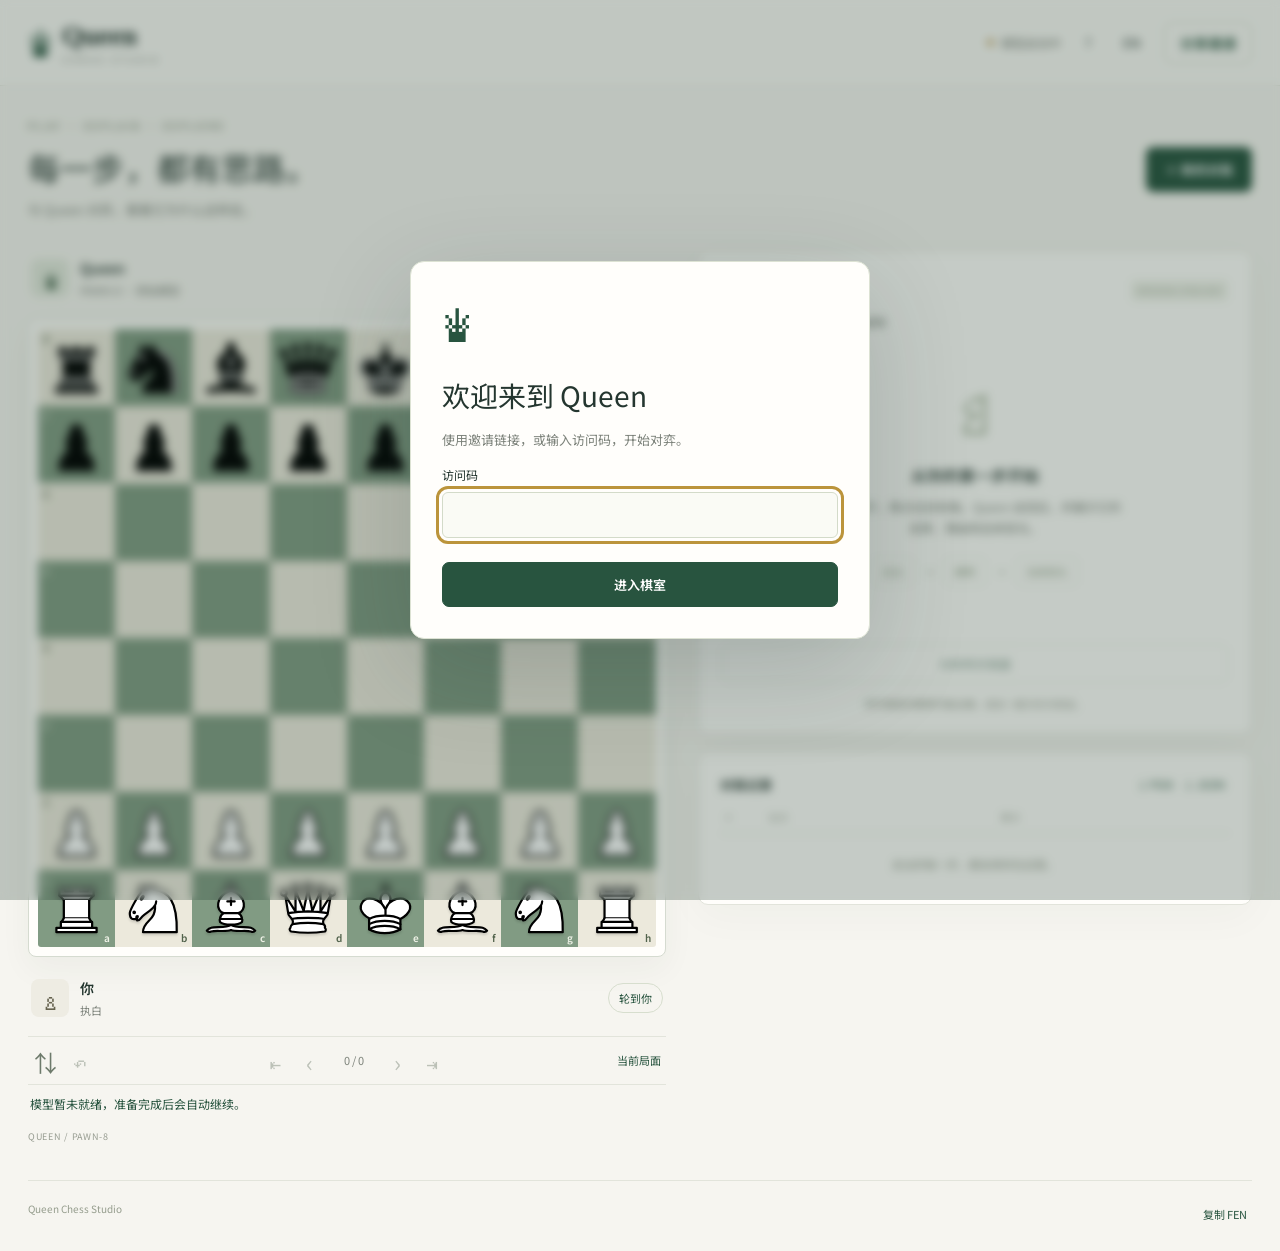
==== commit 110a31f9: "Remove paper and model links from the footer" ====
--- a/index.html
+++ b/index.html
@@ -27,7 +27,7 @@
 </section>
 <section class="moves-panel"><div class="moves-heading"><h2 data-i18n="moveHistory">对局记录</h2><div><button class="text-button" id="export-pgn">↓ PGN</button><button class="text-button" id="export-json">↓ JSON</button></div></div><div class="moves-head"><span>#</span><span data-i18n="white">白方</span><span data-i18n="black">黑方</span></div><div id="moves" class="moves-list"><p class="no-moves" data-i18n="noMoves">走出的每一步，都会保存在这里。</p></div></section>
 </aside></div>
-<footer><span>Queen Chess Studio</span><div><a href="https://arxiv.org/html/2610.03695v1" target="_blank" rel="noopener" data-i18n="paper">论文</a><a href="https://huggingface.co/princeton-nlp/queen_pawn-8" target="_blank" rel="noopener" data-i18n="modelLink">模型</a><button class="text-button" id="fen-button" data-i18n="copyFen">复制 FEN</button></div></footer>
+<footer><span>Queen Chess Studio</span><div><button class="text-button" id="fen-button" data-i18n="copyFen">复制 FEN</button></div></footer>
 </main>
 <dialog id="login-dialog"><form id="login-form"><div class="dialog-crown">♛</div><h2 data-i18n="welcome">欢迎来到 Queen</h2><p data-i18n="inviteIntro">使用邀请链接，或输入访问码，开始对弈。</p><label for="access-code" data-i18n="accessCode">访问码</label><input id="access-code" type="password" autocomplete="current-password" required><div id="login-error" class="error hidden"></div><button class="primary full" type="submit" data-i18n="enter">进入棋室</button></form></dialog>
 <dialog id="new-dialog"><form id="new-form"><div class="eyebrow">A NEW PERSPECTIVE</div><h2 data-i18n="newGame">新的对局</h2><p data-i18n="chooseSide">选择执白或执黑，Queen 会执另一方。</p><div class="color-picker"><label><input type="radio" name="color" value="white" checked><span>♙</span><strong data-i18n="playWhite">我执白</strong><small data-i18n="whiteFirst">你先走</small></label><label><input type="radio" name="color" value="black"><span>♟</span><strong data-i18n="playBlack">我执黑</strong><small data-i18n="queenFirst">Queen 先走</small></label></div><details class="fen-input"><summary data-i18n="customFen">从指定局面开始（FEN）</summary><textarea id="start-fen" rows="3" placeholder="rnbqkbnr/pppppppp/8/8/8/8/PPPPPPPP/RNBQKBNR w KQkq - 0 1"></textarea><small data-i18n="fenNote">FEN 不包含此前完整历史；从标准初始局面开始可保留完整对局历史。</small></details><div class="dialog-actions"><button class="secondary" type="button" id="cancel-new" data-i18n="cancel">取消</button><button class="primary" type="submit" data-i18n="start">开始对局</button></div><p id="new-error" class="error hidden"></p></form></dialog>
